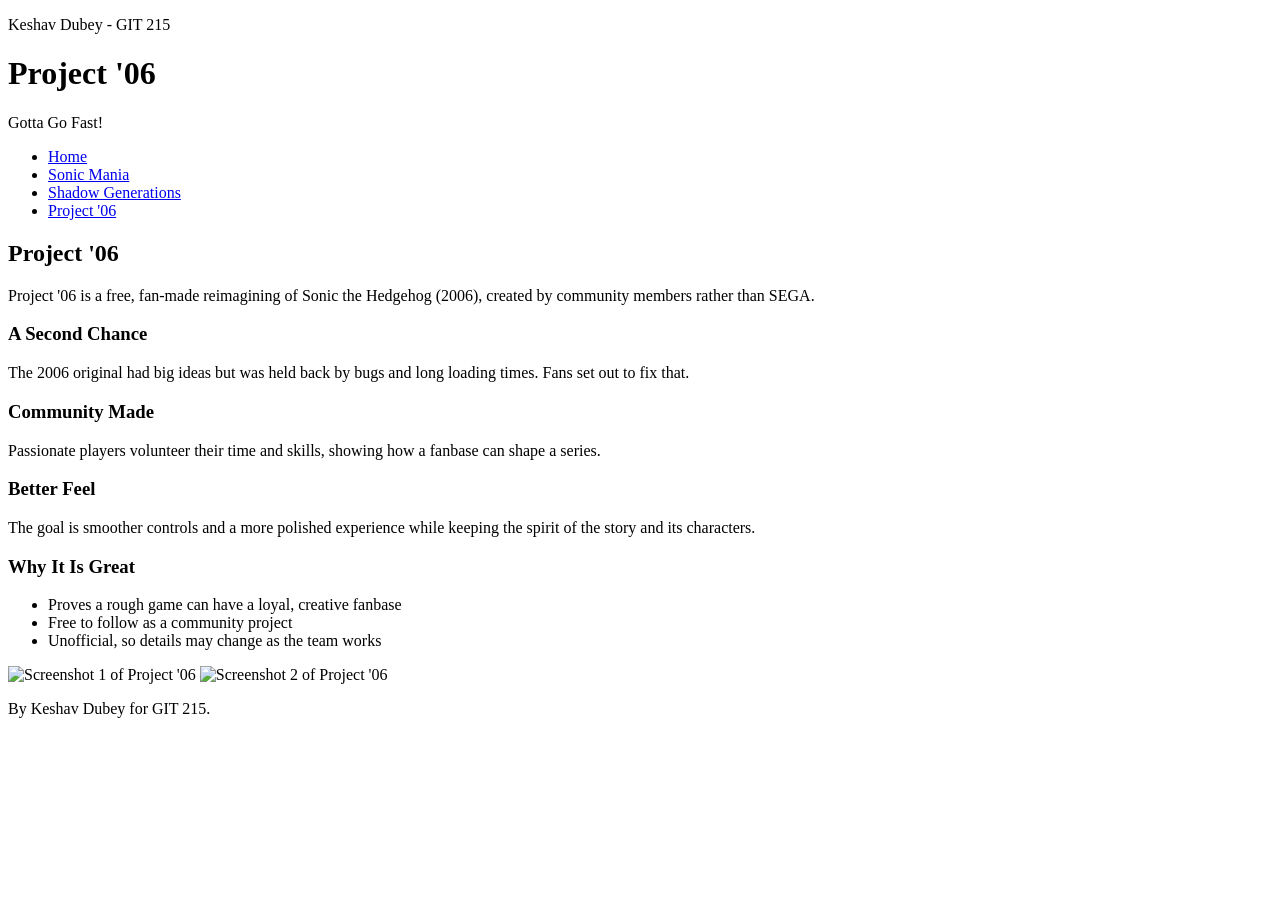
==== collaborations.html @ d681fc7e "Additional Pages Added additional pages with HTML and ability to navigate between." ====
<!DOCTYPE html>
<html lang="en">
<head>
    <meta charset="UTF-8">
    <meta name="viewport" content="width=device-width, initial-scale=1.0">
    <title>Project '06 - 3 Great Sonic Games</title>
    <link rel="stylesheet" href="styles.css">
</head>
<body>
    <p class="announcement">Keshav Dubey - GIT 215</p>
    <header>
        <h1>Project '06</h1>
        <p>Gotta Go Fast!</p>
    </header>
    <nav>
        <ul>
            <li><a href="index.html">Home</a></li>
            <li><a href="screenings.html">Sonic Mania</a></li>
            <li><a href="workshops.html">Shadow Generations</a></li>
            <li><a href="collaborations.html">Project '06</a></li>
        </ul>
    </nav>
    <main>
        <section id="project-06">
            <h2>Project '06</h2>
            <p>Project '06 is a free, fan-made reimagining of Sonic the Hedgehog (2006), created by community members rather than SEGA.</p>
            <div class="card-row">
                <section>
                    <h3>A Second Chance</h3>
                    <p>The 2006 original had big ideas but was held back by bugs and long loading times. Fans set out to fix that.</p>
                </section>
                <section>
                    <h3>Community Made</h3>
                    <p>Passionate players volunteer their time and skills, showing how a fanbase can shape a series.</p>
                </section>
                <section>
                    <h3>Better Feel</h3>
                    <p>The goal is smoother controls and a more polished experience while keeping the spirit of the story and its characters.</p>
                </section>
            </div>
            <h3>Why It Is Great</h3>
            <ul>
                <li>Proves a rough game can have a loyal, creative fanbase</li>
                <li>Free to follow as a community project</li>
                <li>Unofficial, so details may change as the team works</li>
            </ul>
            <div class="gallery">
                <img class="landscape" src="images/project06_01.jpg" alt="Screenshot 1 of Project '06">
                <img class="landscape" src="images/project06_02.jpg" alt="Screenshot 2 of Project '06">
            </div>
        </section>
    </main>
    <footer>
        <p>By Keshav Dubey for GIT 215.</p>
    </footer>
</body>
</html>
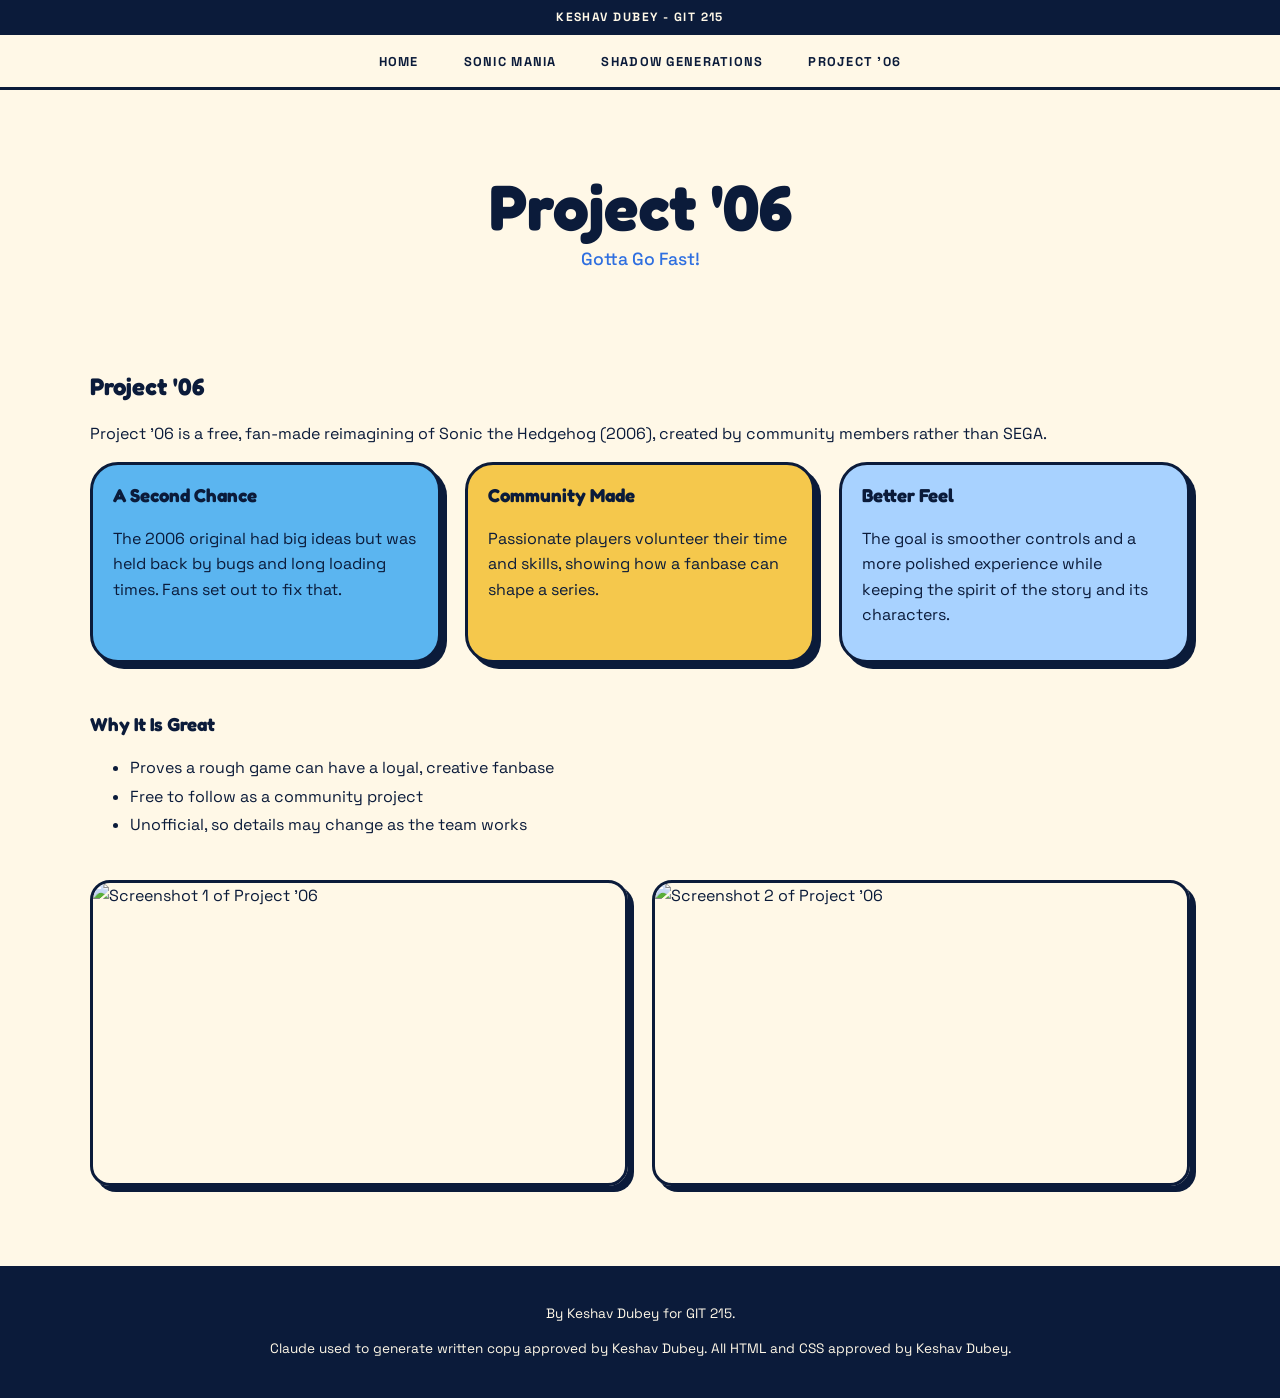
==== commit c291e1cc: "CSS + Images Added CSS + Images. Updated README." ====
--- a/collaborations.html
+++ b/collaborations.html
@@ -52,6 +52,8 @@
     </main>
     <footer>
         <p>By Keshav Dubey for GIT 215.</p>
+        <p>Claude used to generate written copy approved by Keshav Dubey. All HTML and CSS approved by Keshav Dubey.</p>
+
     </footer>
 </body>
 </html>
--- a/styles.css
+++ b/styles.css
@@ -0,0 +1,266 @@
+/* font implementation */
+@import url("https://fonts.googleapis.com/css2?family=Fredoka:wght@500;700&family=Space+Grotesk:wght@400;500;700&display=swap");
+
+/* color palette
+
+Cream BG:#FFF8E7
+Navy (outlines/text):#0B1B3A
+Blue:#2F6FE0
+Sky:#5BB5F0
+Pale Sky:#A8D2FF
+Gold:#F5C84C
+Pink:#E8758F
+
+ */
+
+/* global style */
+
+body {
+    font-family: "Space Grotesk", Arial, sans-serif;
+    margin: 0;
+    background-color: #FFF8E7;
+    color: #0B1B3A;
+    display: flex;
+    flex-direction: column;
+    min-height: 100vh;
+    line-height: 1.6;
+}
+
+h1,
+h2,
+h3 {
+    font-family: "Fredoka", "Arial Rounded MT Bold", Arial, sans-serif;
+    font-weight: 700;
+    line-height: 1.15;
+}
+
+/* top bar */
+.announcement {
+    order: -2;
+    margin: 0;
+    padding: 0.5rem 1rem;
+    background-color: #0B1B3A;
+    color: #FFF8E7;
+    text-align: center;
+    font-size: 0.75rem;
+    font-weight: 700;
+    letter-spacing: 0.12em;
+    text-transform: uppercase;
+}
+
+/* navbar */
+nav {
+    order: -1;
+    background-color: #FFF8E7;
+    border-bottom: 3px solid #0B1B3A;
+    padding: 0.5rem 1rem;
+}
+
+nav ul {
+    list-style: none;
+    margin: 0;
+    padding: 0;
+}
+
+nav a {
+    color: #0B1B3A;
+    text-decoration: none;
+    padding: 0.4rem 0.9rem;
+    display: inline-block;
+    text-transform: uppercase;
+    font-size: 0.8rem;
+    font-weight: 700;
+    letter-spacing: 0.1em;
+    border-radius: 999px;
+}
+
+nav a:hover {
+    background-color: #F5C84C;
+}
+
+/* Hero banner */
+header {
+    position: relative;
+    background-color: #FFF8E7;
+    color: #0B1B3A;
+    text-align: center;
+    padding: 3rem 1.5rem 2rem;
+    overflow: hidden;
+}
+
+header h1 {
+    margin: 0;
+    font-size: 2.4rem;
+    color: #0B1B3A;
+}
+
+header img {
+    margin-top: 0.5rem;
+}
+
+header p {
+    margin: 0.1rem 0 0;
+    font-style: normal;
+    font-weight: 500;
+    font-size: 1.1rem;
+    color: #2F6FE0;
+}
+
+main {
+    padding: 0.5rem;
+}
+
+/* Pill buttons */
+main a {
+    background-color: #2F6FE0;
+    color: white;
+    text-decoration: none;
+    padding: 0.7rem 1.5rem;
+    display: inline-block;
+    text-transform: uppercase;
+    font-family: "Fredoka", Arial, sans-serif;
+    font-weight: 700;
+    letter-spacing: 0.08em;
+    border: 3px solid #0B1B3A;
+    border-radius: 999px;
+    box-shadow: 4px 4px 0 #0B1B3A;
+}
+
+main a:hover {
+    background-color: #F5C84C;
+    color: #0B1B3A;
+}
+
+section {
+    margin-bottom: 2rem;
+}
+
+main > section {
+    background-color: transparent;
+    padding: 0;
+}
+
+/* cards */
+.card-row section {
+    background-color: #5BB5F0;
+    border: 3px solid #0B1B3A;
+    border-radius: 28px;
+    box-shadow: 6px 6px 0 #0B1B3A;
+    padding: 1rem 1.25rem;
+}
+
+.card-row section:nth-child(2) {
+    background-color: #F5C84C;
+}
+
+.card-row section:nth-child(3) {
+    background-color: #A8D2FF;
+}
+
+.card-row section h3 {
+    margin-top: 0.25rem;
+}
+
+/* images */
+img {
+    display: block;
+    margin-top: 1rem;
+    max-width: 100%;
+    height: auto;
+    border: 3px solid #0B1B3A;
+    border-radius: 20px;
+    box-shadow: 6px 6px 0 #0B1B3A;
+}
+
+/* landscape */
+.landscape {
+    width: 100%;
+    max-width: 600px;
+    aspect-ratio: 16 / 9;
+    object-fit: cover;
+    margin-bottom: 1rem;
+}
+
+/* non-index images */
+.gallery {
+    margin-top: 1.5rem;
+}
+
+.gallery .landscape {
+    max-width: 100%;
+}
+
+ul,
+ol {
+    line-height: 1.8;
+}
+
+/* aside */
+aside {
+    background-color: #E8758F;
+    border: 3px solid #0B1B3A;
+    border-radius: 28px;
+    box-shadow: 6px 6px 0 #0B1B3A;
+    padding: 1.25rem;
+    margin: 1rem;
+    text-align: center;
+}
+
+aside h2 {
+    margin-top: 0;
+}
+
+footer {
+    background-color: #0B1B3A;
+    color: #FFF8E7;
+    text-align: center;
+    padding: 1.5rem 1rem;
+    margin-top: auto;
+    font-size: 0.85rem;
+}
+
+/* ====== MEDIA QUERY (MEDIUM) ==== */
+@media screen and (min-width:600px){
+    nav ul {
+        display: flex;
+        justify-content: center;
+        gap: 1rem;
+    }
+
+    header {
+        padding: 5rem 2rem 3rem;
+    }
+
+    header h1 {
+        font-size: 4rem;
+    }
+
+    main {
+        padding: 2rem;
+        max-width: 1100px;
+        margin: 0 auto;
+    }
+
+    .card-row {
+        display: flex;
+        gap: 1.5rem;
+    }
+
+    .card-row section {
+        width: 33%;
+    }
+
+    .gallery {
+        display: flex;
+        gap: 1.5rem;
+    }
+
+    .gallery .landscape {
+        width: 50%;
+    }
+
+    aside {
+        max-width: 700px;
+        margin: 1rem auto 2rem;
+    }
+}
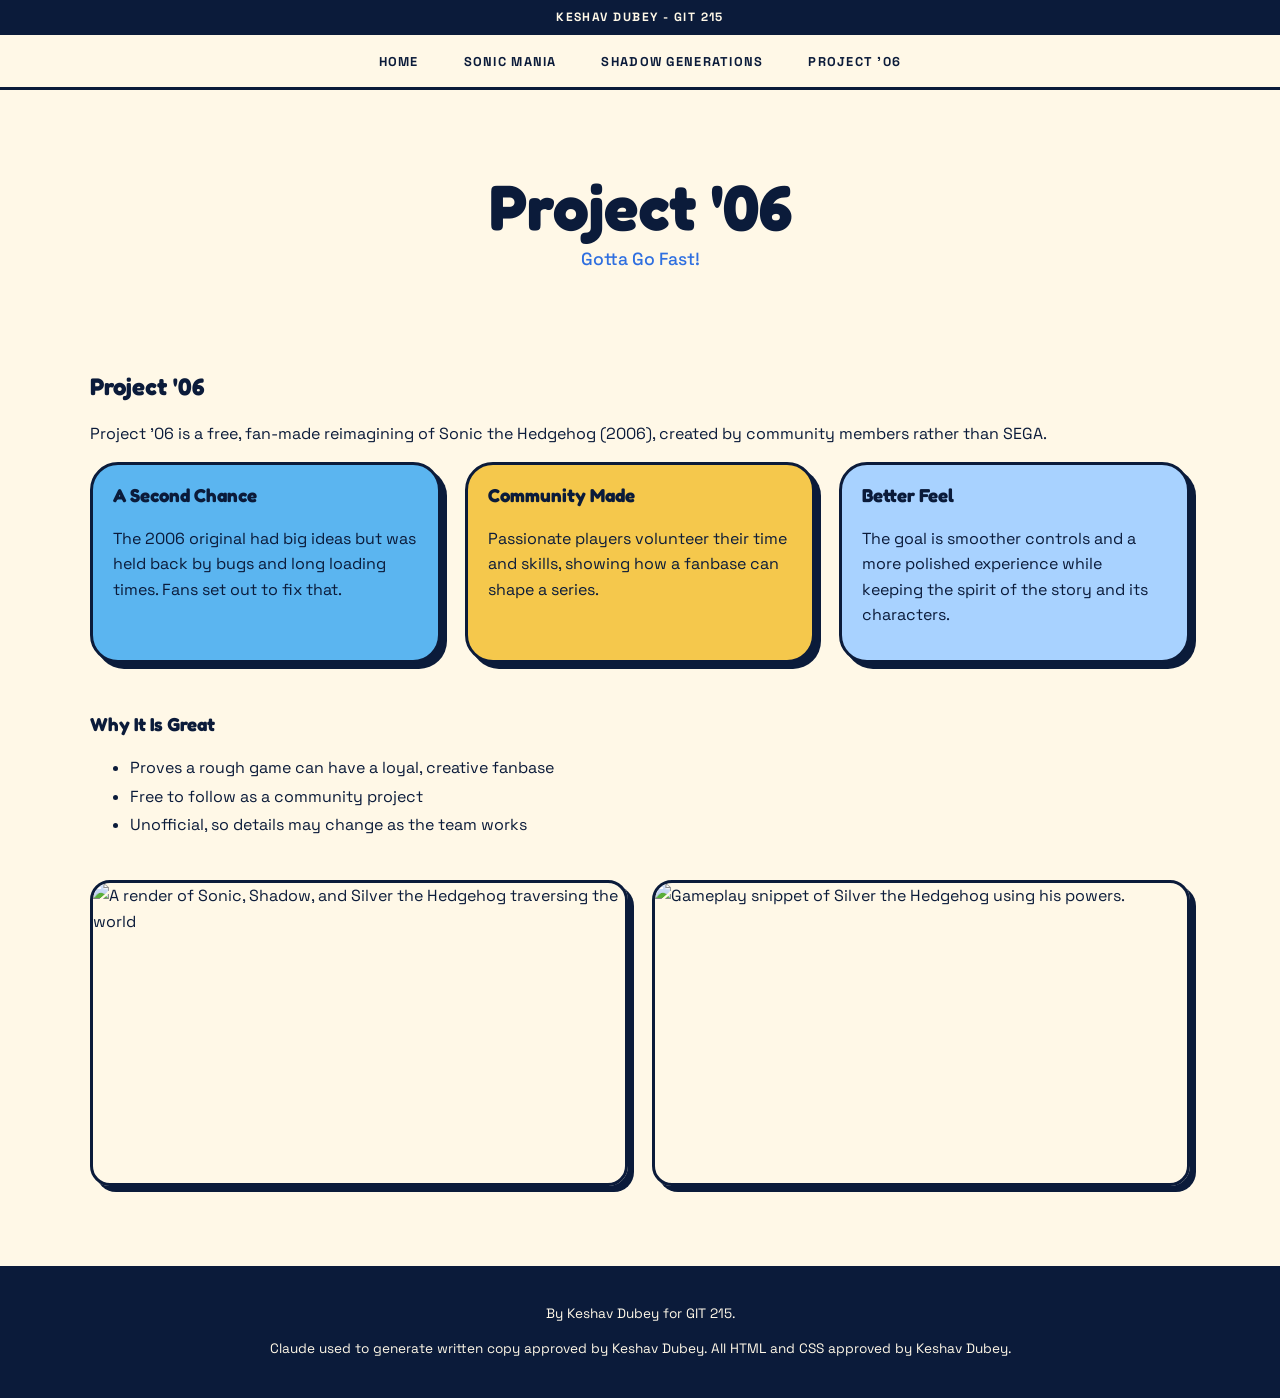
==== commit 3b8949f7: "Alttext Update Fixed alttext and images" ====
--- a/collaborations.html
+++ b/collaborations.html
@@ -45,8 +45,8 @@
                 <li>Unofficial, so details may change as the team works</li>
             </ul>
             <div class="gallery">
-                <img class="landscape" src="images/project06_01.jpg" alt="Screenshot 1 of Project '06">
-                <img class="landscape" src="images/project06_02.jpg" alt="Screenshot 2 of Project '06">
+                <img class="landscape" src="images/project06_01.jpg" alt="A render of Sonic, Shadow, and Silver the Hedgehog traversing the world">
+                <img class="landscape" src="images/project06_02.jpg" alt="Gameplay snippet of Silver the Hedgehog using his powers.">
             </div>
         </section>
     </main>
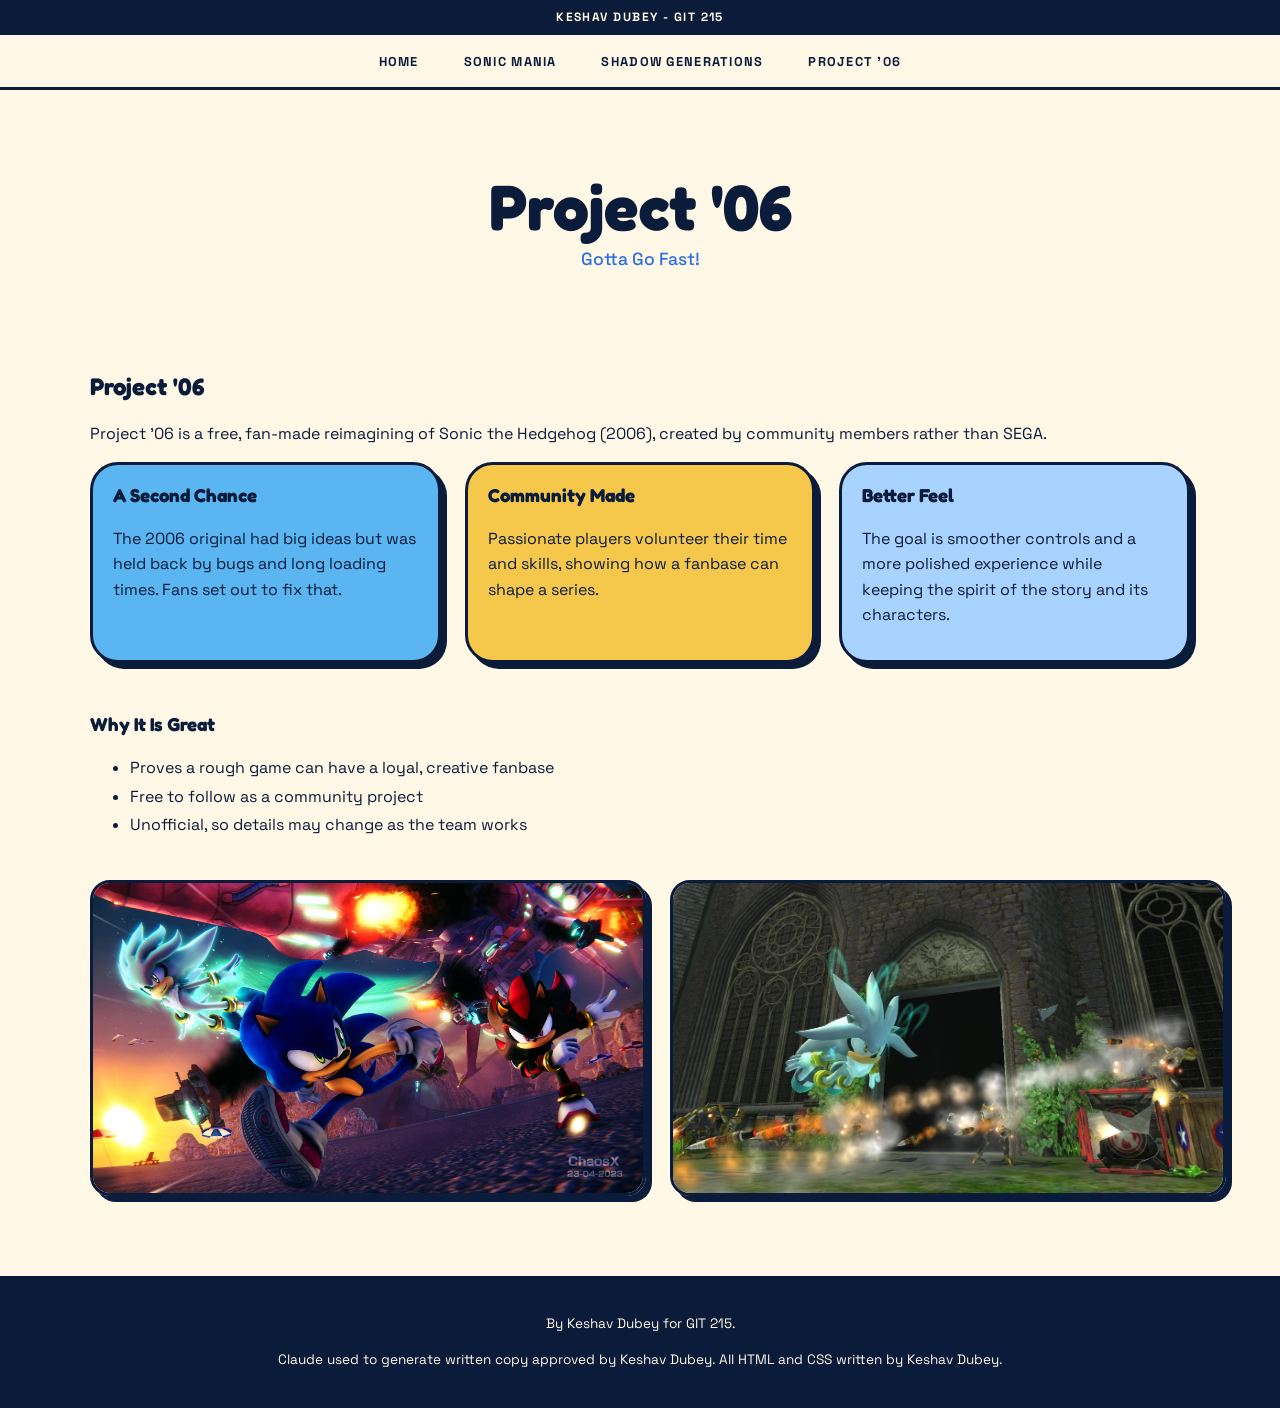
==== commit 62ec530f: "Fine-tuning & Image fixes" ====
--- a/collaborations.html
+++ b/collaborations.html
@@ -45,14 +45,14 @@
                 <li>Unofficial, so details may change as the team works</li>
             </ul>
             <div class="gallery">
-                <img class="landscape" src="images/project06_01.jpg" alt="A render of Sonic, Shadow, and Silver the Hedgehog traversing the world">
-                <img class="landscape" src="images/project06_02.jpg" alt="Gameplay snippet of Silver the Hedgehog using his powers.">
+                <img class="landscape" src="images/project06_1.jpg" alt="A render of Sonic, Shadow, and Silver the Hedgehog traversing the world">
+                <img class="landscape" src="images/project06_2.jpg" alt="Gameplay snippet of Silver the Hedgehog using his powers.">
             </div>
         </section>
     </main>
     <footer>
         <p>By Keshav Dubey for GIT 215.</p>
-        <p>Claude used to generate written copy approved by Keshav Dubey. All HTML and CSS approved by Keshav Dubey.</p>
+        <p>Claude used to generate written copy approved by Keshav Dubey. All HTML and CSS written by Keshav Dubey.</p>
 
     </footer>
 </body>
